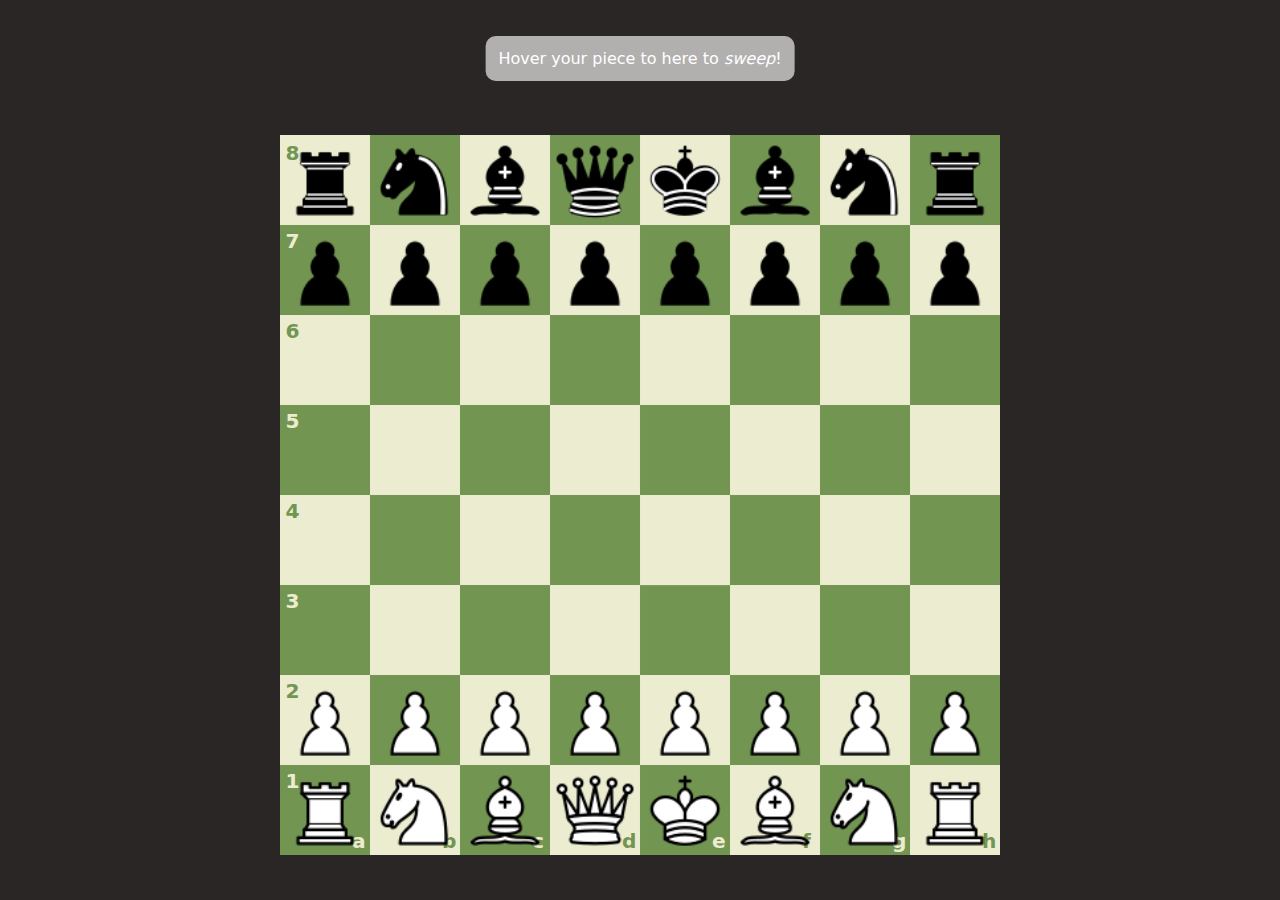
==== index.html @ edb53682 "init files, early access" ====
<!doctype html>
<html lang="en">
<head>
    <meta charset="UTF-8">
    <meta name="viewport"
          content="width=device-width, user-scalable=no, initial-scale=1.0, maximum-scale=1.0, minimum-scale=1.0">
    <meta http-equiv="X-UA-Compatible" content="ie=edge">
    <link rel="stylesheet" href="./src/stack-chess.css">
    <link rel="stylesheet" href="./style.css">
    <title>Stack Chess</title>
</head>
<body>
<div class="board"></div>
<div class="sweep-box">Hover your piece to here to <i>sweep</i>!</div>
</body>
<script type="module">
    import {StackChess} from "./src/stack-chess.js";

    const game = new StackChess;
    game.setDiv(
        document.querySelector(".board"),
        document.querySelector(".sweep-box")
    );
    game.reset();
</script>
</html>
---- src/stack-chess.css ----
.board {
    position: absolute;
    left: 50%;
    bottom: 5%;
    translate: -50%;
    height: 80%;
    aspect-ratio: 1 / 1;
    background: url("../assets/board.png");
    background-size: 100% 100%;
    user-select: none;
}

.coordinate-dark, .coordinate-light {
    font-weight: 600;
}

.coordinate-light {
    fill: #739552;
}

.coordinate-dark {
    fill: #EBECD0;
}

.piece-container {
    position: absolute;
    width: 100%;
    height: 100%;
}

.square {
    position: absolute;
    width: 12.5%;
    height: 12.5%;
    display: flex;
}

.piece {
    position: absolute;
    width: 100%;
    height: 100%;
    background-size: 100% 100%;
    cursor: grab;
    margin-left: 10px;
    margin-top: -10px;
}

.piece:first-child {
    margin: 0;
}

.dragging-piece {
    translate: -50% -50%;
    width: 12.5%;
    height: 12.5%;
    margin: 0;
}
---- style.css ----
body {
    font-family: -apple-system, BlinkMacSystemFont, "Segoe UI", system-ui, Helvetica, Arial, sans-serif;
    background: #2a2626;
    overflow: hidden;
    color: white;
}

.sweep-box {
    position: absolute;
    top: 4%;
    left: 50%;
    translate: -50%;
    padding: 1%;
    background: #b2afaf;
    border-radius: 10px;
}

.sweep-box:hover{
    background: #739552;
    cursor: pointer;
}
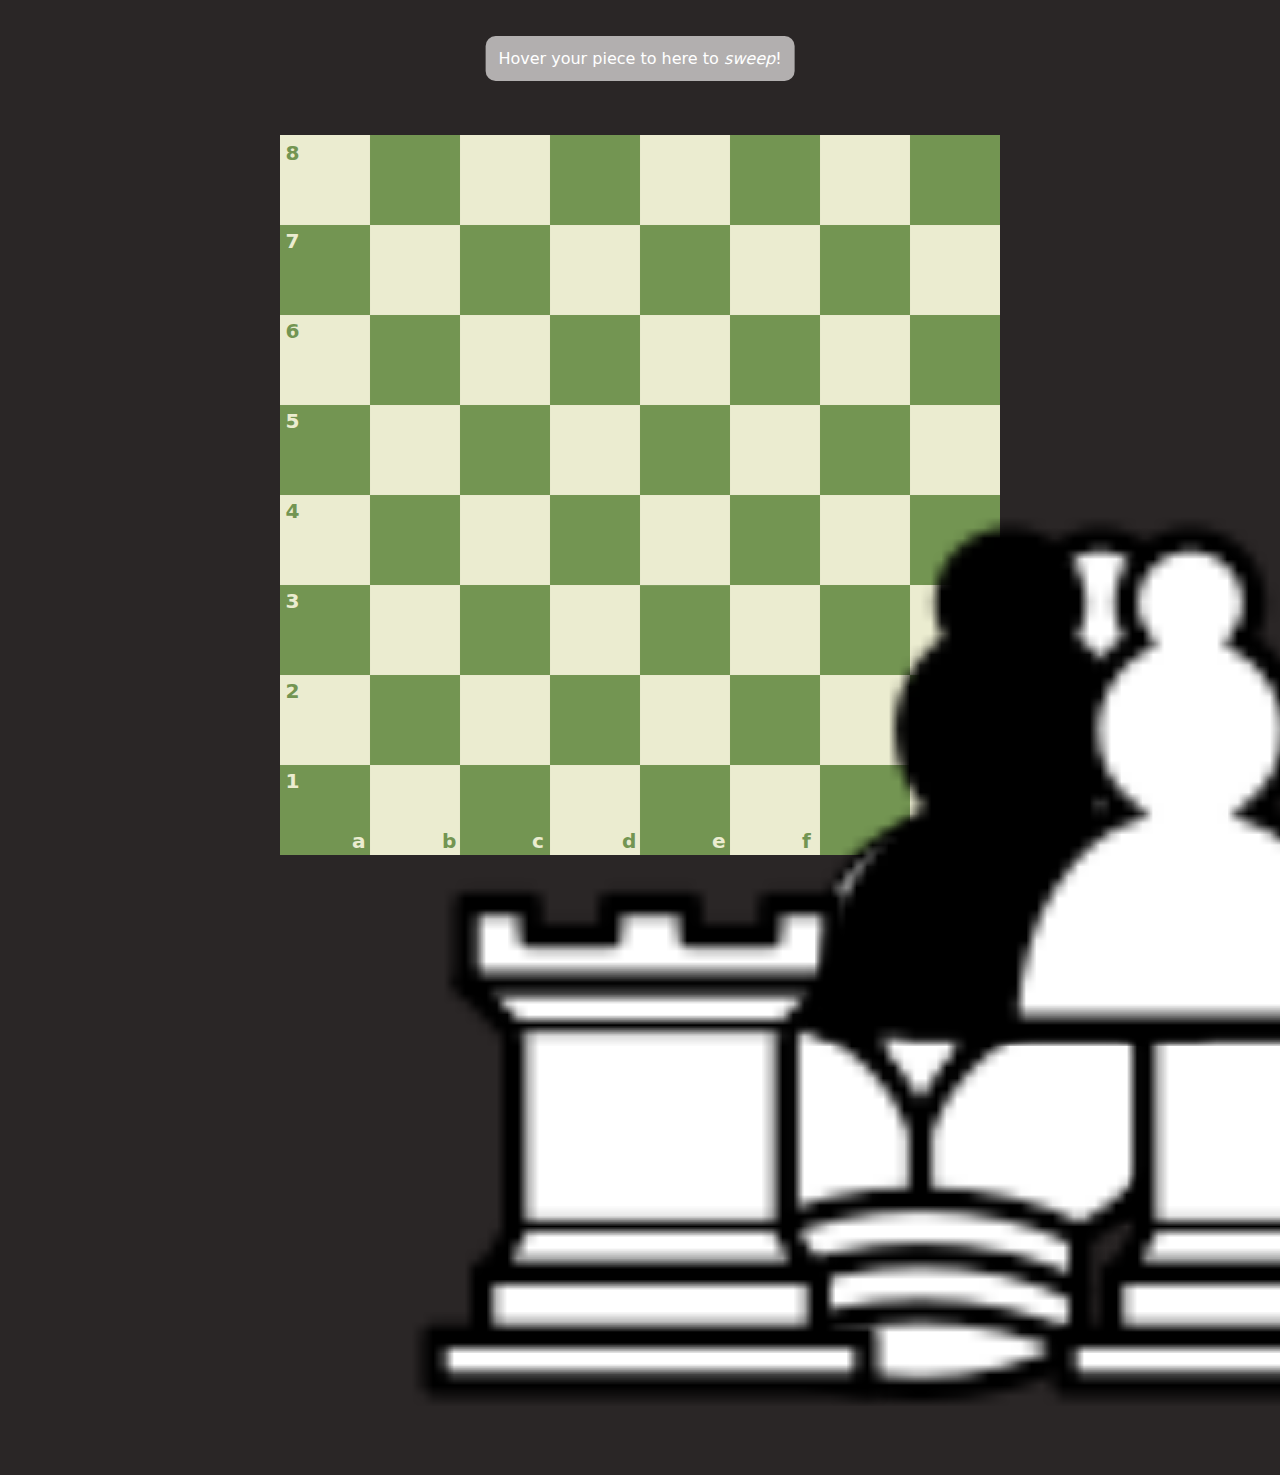
==== commit efc1e821: "Added en passant, castling, promotions" ====
--- a/index.html
+++ b/index.html
@@ -21,6 +21,14 @@
         document.querySelector(".board"),
         document.querySelector(".sweep-box")
     );
-    game.reset();
+    game.put(5, 5, "bk");
+    game.put(4, 7, "wk");
+    game.put(7, 7, "wr");
+    game.put(0, 7, "wr");
+    game.put(5, 3, "wp");
+    game.put(4, 1, "bp");
+    game.put(6, 3, "wp");
+    game.movePiece(4, 7, 3, 7);
+    game.movePiece(4, 1, 4, 3);
 </script>
 </html>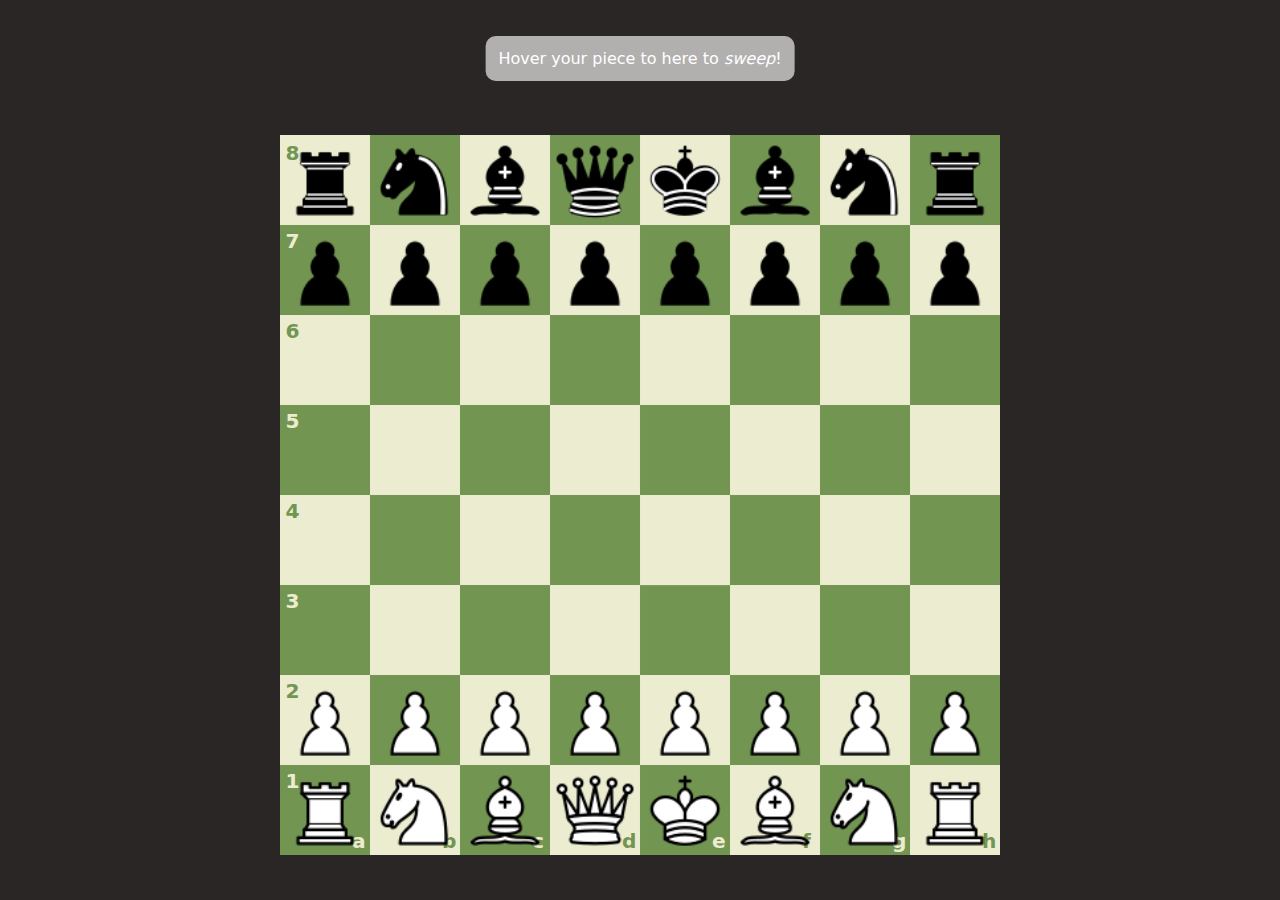
==== commit bce2eee8: "Added promotion menu, bug fixes" ====
--- a/index.html
+++ b/index.html
@@ -10,7 +10,19 @@
     <title>Stack Chess</title>
 </head>
 <body>
-<div class="board"></div>
+<div class="board">
+    <div class="promotion-menu">
+        <div class="promote">
+            <div class="text">Pick a piece to promote your pawn to:</div>
+            <div class="promote-options">
+                <div data-promote="q"></div>
+                <div data-promote="r"></div>
+                <div data-promote="b"></div>
+                <div data-promote="n"></div>
+            </div>
+        </div>
+    </div>
+</div>
 <div class="sweep-box">Hover your piece to here to <i>sweep</i>!</div>
 </body>
 <script type="module">
@@ -21,14 +33,6 @@
         document.querySelector(".board"),
         document.querySelector(".sweep-box")
     );
-    game.put(5, 5, "bk");
-    game.put(4, 7, "wk");
-    game.put(7, 7, "wr");
-    game.put(0, 7, "wr");
-    game.put(5, 3, "wp");
-    game.put(4, 1, "bp");
-    game.put(6, 3, "wp");
-    game.movePiece(4, 7, 3, 7);
-    game.movePiece(4, 1, 4, 3);
+    game.reset();
 </script>
 </html>--- a/src/stack-chess.css
+++ b/src/stack-chess.css
@@ -22,7 +22,7 @@
     fill: #EBECD0;
 }
 
-.piece-container {
+.squares {
     position: absolute;
     width: 100%;
     height: 100%;
@@ -37,21 +37,60 @@
 
 .piece {
     position: absolute;
-    width: 100%;
-    height: 100%;
+    width: 12.5%;
+    height: 12.5%;
     background-size: 100% 100%;
     cursor: grab;
-    margin-left: 10px;
-    margin-top: -10px;
-}
-
-.piece:first-child {
-    margin: 0;
+    transition: left 0.5s, top 0.5s;
 }
 
 .dragging-piece {
+    transition: none;
+    z-index: 10000 !important;
+}
+
+.promotion-menu {
+    position: absolute;
+    left: 0;
+    top: 0;
+    width: 100%;
+    height: 100%;
+    background: rgba(0, 0, 0, 0.5);
+    z-index: 10001;
+    opacity: 0;
+    pointer-events: none;
+    transition: opacity 0.5s;
+}
+
+.promotion-menu > .promote {
+    position: absolute;
+    left: 50%;
+    top: 50%;
     translate: -50% -50%;
-    width: 12.5%;
-    height: 12.5%;
-    margin: 0;
+    padding: 30px 40px;
+    border-radius: 10px;
+    color: black;
+    white-space: nowrap;
+    background: rgba(235, 236, 208, 0.8);
+}
+
+.promote-options {
+    margin-top: 15px;
+    display: flex;
+    justify-content: center;
+    align-items: center;
+}
+
+.promote-options > div {
+    width: 48px;
+    aspect-ratio: 1 / 1;
+    background-size: 100% 100%;
+    margin: 5px;
+    padding: 4px;
+    border-radius: 5px;
+    cursor: pointer;
+}
+
+.promote-options > div:hover {
+    background-color: rgba(235, 236, 208, 0.8);
 }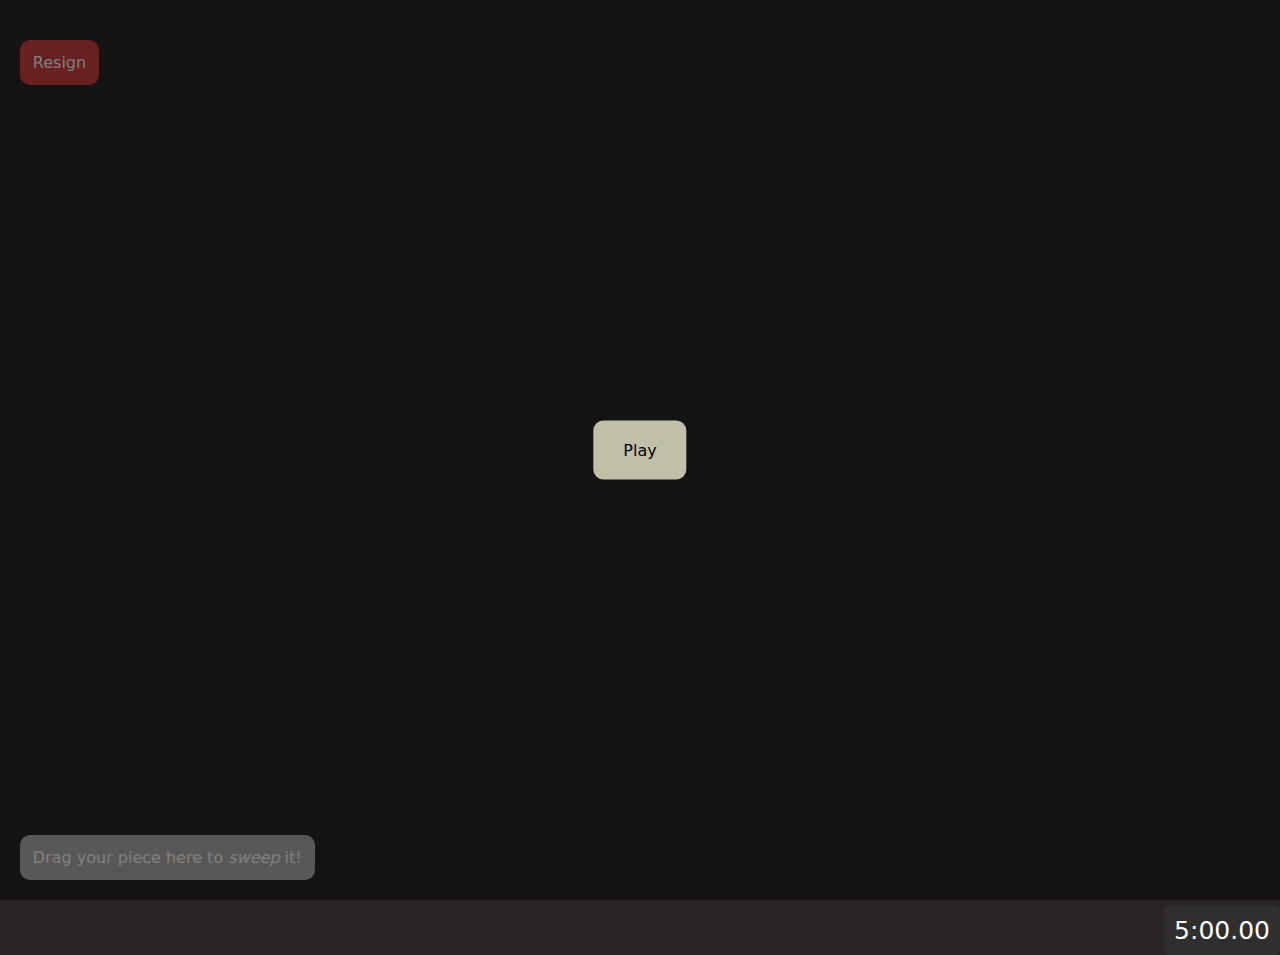
==== commit 41dcfb42: "Added online support" ====
--- a/index.html
+++ b/index.html
@@ -2,37 +2,229 @@
 <html lang="en">
 <head>
     <meta charset="UTF-8">
+    <meta
+            http-equiv="Content-Security-Policy"
+            content="default-src 'self' 'unsafe-inline'"/>
     <meta name="viewport"
           content="width=device-width, user-scalable=no, initial-scale=1.0, maximum-scale=1.0, minimum-scale=1.0">
     <meta http-equiv="X-UA-Compatible" content="ie=edge">
-    <link rel="stylesheet" href="./src/stack-chess.css">
-    <link rel="stylesheet" href="./style.css">
+    <link rel="stylesheet" href="./lib/stack-chess.css">
+    <script src="./lib/stack-chess.js"></script>
+    <script src="./lib/socket.io.min.js"></script>
     <title>Stack Chess</title>
 </head>
 <body>
 <div class="board">
-    <div class="promotion-menu">
-        <div class="promote">
-            <div class="text">Pick a piece to promote your pawn to:</div>
-            <div class="promote-options">
-                <div data-promote="q"></div>
-                <div data-promote="r"></div>
-                <div data-promote="b"></div>
-                <div data-promote="n"></div>
-            </div>
+    <div class="opp-time">5:00.00</div>
+    <div class="self-time">5:00.00</div>
+    <div class="play">
+        <div class="container">
+            Play
         </div>
     </div>
 </div>
-<div class="sweep-box">Hover your piece to here to <i>sweep</i>!</div>
+<div class="status"></div>
+<div class="resign">Resign</div>
+<div class="sweep-box">Drag your piece here to <i>sweep</i> it!</div>
 </body>
 <script type="module">
-    import {StackChess} from "./src/stack-chess.js";
-
-    const game = new StackChess;
-    game.setDiv(
+    if (location.hostname === "oguzhanumutlu.github.io") location.href = "./playground";
+    const ws = io("http://127.0.0.1/");
+    const board = new StackChess();
+    const pDiv = document.querySelector(".play");
+    const sDiv = document.querySelector(".status");
+    let selfTeam, code = location.hash.substring(1), timers = null, started = false;
+    board.setDiv(
         document.querySelector(".board"),
         document.querySelector(".sweep-box")
     );
-    game.reset();
+
+    function formatTime(ms) {
+        const min = Math.floor(ms / 60000);
+        ms -= min * 60000;
+        const sec = Math.floor(ms / 1000);
+        ms -= sec * 1000;
+        return `${min}:${sec.toString().padStart(2, "0")}.${ms.toString().substring(0, 2).padStart(2, "0")}`;
+    }
+
+    setInterval(() => {
+        if (!timers || !started) return;
+        document.querySelector(".opp-time").innerText = formatTime(timers[selfTeam ? 1 : 0].remaining);
+        document.querySelector(".self-time").innerText = formatTime(timers[selfTeam ? 0 : 1].remaining);
+    });
+
+    board.onCloseEnd = function () {
+        pDiv.style.opacity = "1";
+        pDiv.style.pointerEvents = "all";
+    };
+    board.onEnd = function () {
+        timers.forEach(i => i.pause());
+        started = false;
+        updateBoard();
+    };
+    board.onSweep = function (x, y) {
+        ws.emit("sweep", x, y);
+        updateBoard();
+    };
+    board.onMove = function (x1, y1, x2, y2) {
+        ws.emit("move", x1, y1, x2, y2);
+        updateBoard();
+    };
+
+    function play(code = null) {
+        ws.emit("play", code);
+    }
+
+    function leave() {
+        ws.emit("leave");
+    }
+
+    function updateBoard() {
+        board.canInteract = board.turn === selfTeam && started;
+        if (!started) {
+            timers[0].pause();
+            timers[1].pause();
+            return;
+        }
+        timers[0][board.turn ? "resume" : "pause"]();
+        timers[1][board.turn ? "pause" : "resume"]();
+    }
+
+    ws.on("play ok", (c, t, starts) => {
+        code = c;
+        selfTeam = t;
+        location.hash = code;
+        started = starts;
+        timers = [new Timer, new Timer];
+        timers[0].resume();
+        board.turn = true;
+        board.reset();
+        updateBoard();
+        if (!t) board.flip();
+        if (!starts) sDiv.innerText = "Waiting for a player...";
+    });
+    ws.on("timeout", t => {
+        board.__showEndScreen((t ? "White" : "Black") + " wins", "by timeout");
+    });
+    ws.on("opponent join", () => {
+        started = true;
+        updateBoard();
+        sDiv.innerText = "";
+    });
+    ws.on("move", (x1, y1, x2, y2) => {
+        board.movePiece(x1, y1, x2, y2);
+        board.MOVE.play();
+        updateBoard();
+    });
+    ws.on("sweep", (x, y) => {
+        board.sweepPiece(x, y);
+        board.__playSweepSound();
+        updateBoard();
+    });
+    ws.on("opponent left", () => {
+        board.__showEndScreen((selfTeam ? "White" : "Black") + " wins", "by abandonment");
+    });
+    ws.on("opponent resign", () => {
+        board.__showEndScreen((selfTeam ? "White" : "Black") + " wins", "by resignation");
+    });
+    ws.on("invalid room", () => {
+        code = null;
+        location.hash = "";
+    });
+
+    await new Promise(r => ws.on("connect", r));
+
+    document.querySelector(".play > .container").addEventListener("click", () => {
+        play();
+        pDiv.style.opacity = "0";
+        pDiv.style.pointerEvents = "none";
+    });
+
+    document.querySelector(".resign").addEventListener("click", () => {
+        if (!started) return;
+        ws.emit("resign");
+        board.__showEndScreen((selfTeam ? "Black" : "White") + " wins", "by resignation");
+    });
+
+    if (code) play(code);
 </script>
+<style>
+    body {
+        font-family: system-ui, sans-serif;
+        background: #2a2626;
+        overflow: hidden;
+        color: white;
+    }
+
+    .sweep-box {
+        position: absolute;
+        bottom: 20px;
+        left: 20px;
+        padding: 1%;
+        background: #b2afaf;
+        border-radius: 10px;
+    }
+
+    .sweep-box:hover {
+        background: #739552;
+        cursor: pointer;
+    }
+
+    .resign {
+        position: absolute;
+        top: 40px;
+        left: 20px;
+        padding: 1%;
+        background: #d34040;
+        border-radius: 10px;
+    }
+
+    .resign:hover {
+        background: #e76d6d;
+        cursor: pointer;
+    }
+
+    .play {
+        position: absolute;
+        left: 0;
+        top: 0;
+        width: 100%;
+        height: 100%;
+        z-index: 10002;
+        background: rgba(0, 0, 0, 0.5);
+    }
+
+    .play > .container {
+        position: absolute;
+        left: 50%;
+        top: 50%;
+        translate: -50% -50%;
+        border-radius: 10px;
+        padding: 20px 30px;
+        background: rgba(235, 236, 208, 0.8);
+        color: black;
+        cursor: pointer;
+    }
+
+    .play > .container:hover {
+        background: rgba(255, 255, 224, 0.8);
+    }
+
+    .opp-time {
+        top: -55px;
+    }
+
+    .self-time {
+        bottom: -55px;
+    }
+
+    .opp-time, .self-time {
+        position: absolute;
+        right: 0;
+        padding: 10px;
+        font-size: 25px;
+        background: #2f2f2f;
+        border-radius: 5px;
+    }
+</style>
 </html>